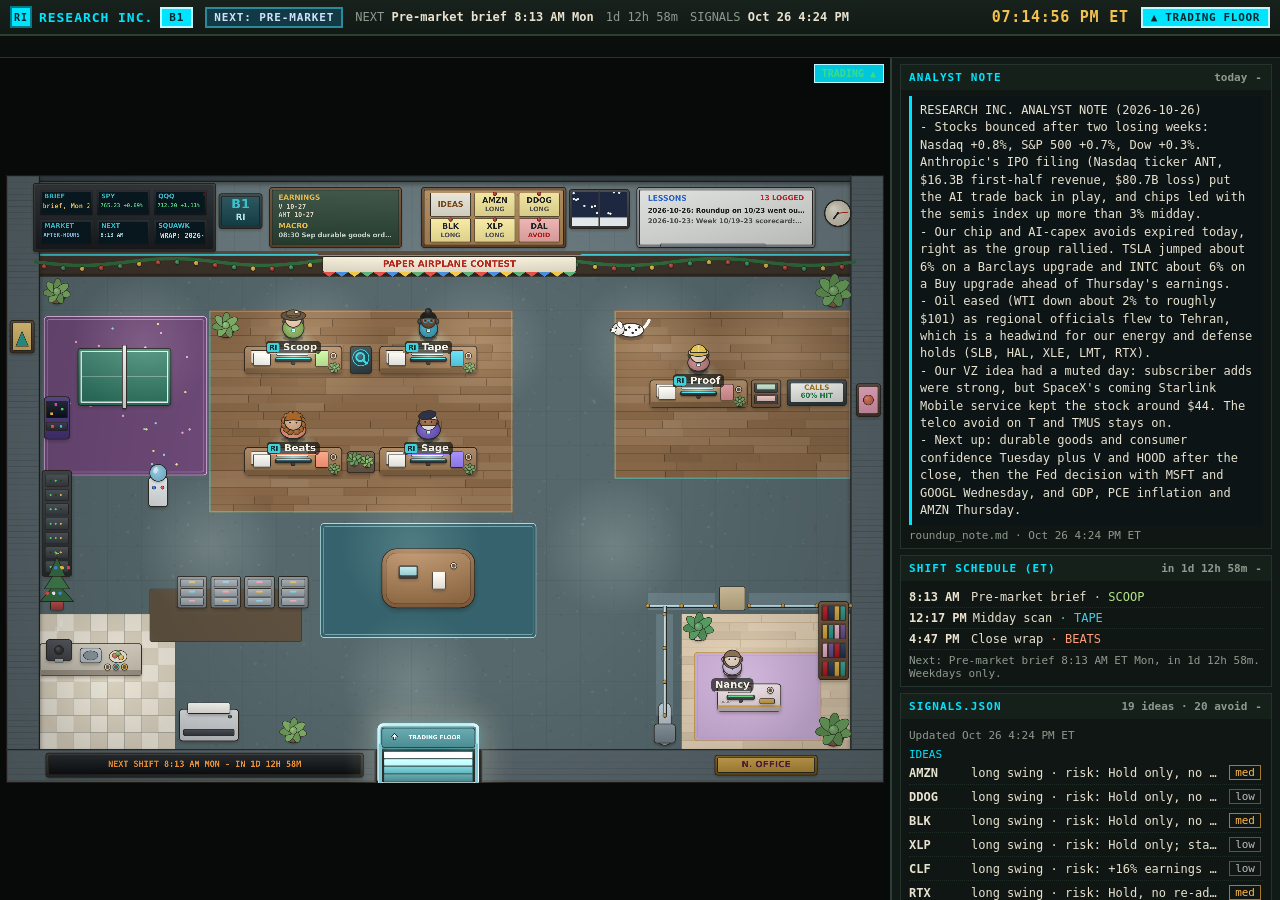
==== b1.html @ 7ce7680b "Elevator/stairs: pulsing gold/white glow on all floors so floor navigation reads as clickable (reduc" ====
<!doctype html>
<html lang="en">
<head>
<meta charset="utf-8">
<meta name="viewport" content="width=device-width,initial-scale=1,viewport-fit=cover">
<meta name="theme-color" content="#0b1214">
<meta name="apple-mobile-web-app-capable" content="yes">
<meta name="mobile-web-app-capable" content="yes">
<meta name="apple-mobile-web-app-status-bar-style" content="black-translucent">
<link rel="icon" href="data:,">
<link rel="stylesheet" href="elevator_glow.css?v=glow1">
<title>Research Inc. - B1 (one floor below the trading floor)</title>
<style>
:root{--bg:#0d1210;--panel:#121a17;--line:#24332c;--ink:#e8e2cf;--dim:#8f9a8f;--gold:#f2c14e;--silver:#c9d1d9;--up:#3ddc84;--dn:#ff5c5c;--amber:#ffb84d;
  --mono:ui-monospace,"SF Mono",Menlo,Consolas,"DejaVu Sans Mono","Liberation Mono",monospace}
*{box-sizing:border-box}
html,body{margin:0;background:var(--bg);color:var(--ink);font-family:var(--mono);font-size:12px;-webkit-text-size-adjust:100%}
a{color:var(--gold)}
#top{position:sticky;top:0;z-index:20;display:flex;flex-wrap:wrap;align-items:center;gap:6px 12px;padding:6px 10px;
  padding-top:max(6px,env(safe-area-inset-top));padding-left:max(10px,env(safe-area-inset-left));padding-right:max(10px,env(safe-area-inset-right));
  background:linear-gradient(#18221d,#111915);border-bottom:2px solid #2d3f35}
.brand{display:flex;align-items:center;gap:7px;font-weight:800;letter-spacing:.08em;white-space:nowrap}
.logo{display:inline-grid;place-items:center;width:22px;height:22px;background:var(--gold);color:#1a1205;border:2px solid #7a5a12;font-size:10px;font-weight:900}
.brand b{color:var(--gold);font-size:13px}
.paper{font-size:9px;color:#111;background:#9ad19a;padding:1px 4px;border:1px solid #4c7a4c}
.pill{font-weight:800;letter-spacing:.08em;padding:2px 7px;border:2px solid;font-size:11px;white-space:nowrap}
.pill.live{color:#fff;background:#c0202a;border-color:#ff6b6b}.pill.pre{color:#1b1200;background:var(--amber);border-color:#ffe0a3}
.pill.after{color:#cfe1ff;background:#26365a;border-color:#4c6aa8}.pill.closed{color:#bbb;background:#2a2a2a;border-color:#555}
.stats{display:flex;gap:12px;flex-wrap:wrap;color:var(--dim);white-space:nowrap}.stats b{color:var(--ink)}
#clock{margin-left:auto;font-weight:800;font-size:15px;color:var(--gold);letter-spacing:.05em;white-space:nowrap}
.up{color:var(--up)!important}.dn{color:var(--dn)!important}.mut{color:var(--dim)}
#ticker{overflow:hidden;white-space:nowrap;background:#0a0f0d;border-bottom:1px solid var(--line);height:22px;line-height:22px;font-weight:700}
#tickInner{display:inline-block;padding-left:100%;animation:tick 60s linear infinite}
#tickInner span{margin-right:22px}
@keyframes tick{from{transform:translateX(0)}to{transform:translateX(-100%)}}
#main{display:block}
#floorWrap{position:relative;background:#070a09;display:flex;justify-content:center;align-items:center;overflow:hidden}
#floorWrap.zoomed{justify-content:flex-start;overflow-x:auto;-webkit-overflow-scrolling:touch}
#cv{display:block;image-rendering:pixelated;image-rendering:crisp-edges;touch-action:manipulation;cursor:pointer;flex:none}
#floorBtns{position:absolute;right:6px;top:6px;display:flex;gap:6px}
#floorBtns button{font:inherit;font-size:10px;font-weight:800;color:var(--ink);background:#1b2722cc;border:1px solid #3a5045;padding:3px 7px}
#panel{background:var(--panel);padding:6px 8px 20px;padding-left:max(8px,env(safe-area-inset-left));padding-right:max(8px,env(safe-area-inset-right));
  padding-bottom:max(20px,env(safe-area-inset-bottom))}
details{border:1px solid var(--line);background:#0f1613;margin:0 0 6px}
summary{cursor:pointer;list-style:none;padding:6px 8px;font-weight:800;letter-spacing:.1em;color:var(--gold);background:#16201b;display:flex;justify-content:space-between;align-items:center;font-size:11px}
summary::-webkit-details-marker{display:none}
summary::after{content:"+";color:var(--dim)}details[open]>summary::after{content:"-"}
summary .cnt{color:var(--dim);font-weight:600;letter-spacing:0;margin-left:auto;margin-right:8px}
.sec{padding:6px 8px}
.desk{border:1px solid var(--line);padding:6px;margin-bottom:6px;background:#0c120f}
.desk h4{margin:0 0 4px;display:flex;justify-content:space-between;font-size:12px;letter-spacing:.08em}
.grid2{display:grid;grid-template-columns:1fr 1fr;gap:2px 10px}
.kv{display:flex;justify-content:space-between;gap:6px;white-space:nowrap}.kv span:first-child{color:var(--dim)}
.badge{display:inline-block;padding:0 4px;font-size:10px;font-weight:800;border:1px solid;letter-spacing:.05em;white-space:nowrap}
.b-trade{color:#0b1;border-color:#2a6}.b-sit{color:var(--amber);border-color:#a77a2a}.b-bench{color:#ff8a8a;border-color:#a44}
.b-hold{color:#9cf;border-color:#468}.b-home{color:#888;border-color:#555}.b-act{color:var(--up);border-color:#2a6}
.gate{margin-top:4px;color:var(--dim);font-size:11px}
canvas.spark{width:100%;height:56px;display:block;background:#0a0f0d;border:1px solid var(--line);margin-top:4px}
.row{display:flex;gap:6px;align-items:center;padding:3px 0;border-bottom:1px dotted #1f2b25}
.row:last-child{border-bottom:0}
.sw{width:10px;height:10px;flex:none;border:1px solid #000}
.nm{font-weight:800;min-width:56px}
.grow{flex:1;min-width:0;overflow:hidden;text-overflow:ellipsis;white-space:nowrap}
.r{text-align:right;white-space:nowrap}
.sq{display:flex;gap:6px;padding:2px 0;line-height:1.3}.sq .t{color:var(--dim);flex:none}.sq .w{font-weight:800;flex:none}.sq .m{flex:1;min-width:0}
.sq.amb{opacity:.55;font-style:italic}
table{width:100%;border-collapse:collapse}td,th{padding:2px 3px;text-align:left;white-space:nowrap}th{color:var(--dim);font-weight:600;border-bottom:1px solid var(--line)}
td.n,th.n{text-align:right}
.lb .row .rank{width:16px;color:var(--dim)}
.medal{display:inline-block;width:12px;height:12px;border-radius:50%;border:2px solid;vertical-align:-2px;margin-right:4px}
.medal.s{background:#dfe6ee;border-color:#8b97a5}.medal.g{background:#ffd54a;border-color:#a87b00}
.hof{display:flex;gap:6px;flex-wrap:wrap;margin-top:4px}.hof span{border:2px solid #a87b00;background:#2a210a;padding:1px 5px;color:var(--gold)}
.watch{color:#9fd3ff}
footer{color:var(--dim);font-size:10px;padding:8px 2px;line-height:1.5}
#card{position:fixed;z-index:50;left:50%;bottom:max(12px,env(safe-area-inset-bottom));transform:translateX(-50%);width:min(380px,calc(100vw - 20px));max-height:70vh;overflow:auto;
  background:#fbf3dc;color:#1d1a12;border:3px solid #1d1a12;box-shadow:5px 5px 0 #000;padding:10px 12px;font-size:12px;line-height:1.4}
#card.hidden{display:none}#card h3{margin:0 0 4px;font-size:15px}#card .x{position:absolute;right:8px;top:4px;font-weight:900;cursor:pointer;font-size:16px}
#card .mut{color:#6b6450}#card table th{color:#6b6450;border-color:#c9bd9a}
/* side by side on landscape / desktop */
@media (min-width:760px) and (min-aspect-ratio:1/1){
  html,body{height:100%;overflow:hidden}
  body{display:flex;flex-direction:column}
  #main{flex:1;min-height:0;display:grid;grid-template-columns:minmax(0,1fr) 390px}
  #floorWrap{height:100%}
  #panel{overflow-y:auto;border-left:2px solid #2d3f35;height:100%}
  #zoomBtn{display:none}
}
@media (max-width:520px){#top{gap:4px 10px}.stats{gap:9px;font-size:11px}#clock{font-size:13px}.brand b{font-size:12px}}

/* ---- Research Inc. B1 additions (cyan RI accent) */
:root{--ri:#00e5ff}
@media (max-width:759px), (max-aspect-ratio:1/1){#floorBtns{top:auto;bottom:6px;right:auto;left:6px}}   /* phones: keep the wall boards and Nancy's office plaque visible */
.logo.ri{background:var(--ri);color:#03262c;border-color:#007a88}
.brand b.ri{color:var(--ri)}
.pill.b1{color:#03262c;background:var(--ri);border-color:#bff8ff}
.pill.shift{color:#cfe1ff;background:#123a44;border-color:#2a8a99}
summary{color:var(--ri)}
.upbtn{font:inherit;font-weight:800;font-size:11px;letter-spacing:.06em;color:#03262c;background:var(--ri);border:2px solid #bff8ff;padding:2px 8px;cursor:pointer;white-space:nowrap;text-decoration:none}
#floorBtns button.up{color:#03262c;background:#00e5ffdd;border-color:#bff8ff}
.note{white-space:pre-wrap;line-height:1.45;background:#0c1416;border-left:3px solid var(--ri);padding:6px 8px}
.chip{display:inline-block;padding:0 5px;margin:1px 2px 1px 0;border:1px solid #2a5a62;color:#bff8ff;font-size:11px}
.chip.av{border-color:#a44;color:#ff9a9a}.chip.h{border-color:#2a6;color:#7ee2a8}.chip.m{border-color:#a77a2a;color:var(--amber)}.chip.l{border-color:#555;color:#bbb}
.brief{border:1px solid var(--line);padding:5px 6px;margin-bottom:5px;cursor:pointer;background:#0c1210}
.brief:hover{border-color:var(--ri)}
.brief .hd{font-weight:800;color:var(--ink)}.brief .pv{color:var(--dim);white-space:nowrap;overflow:hidden;text-overflow:ellipsis}
.oc{font-weight:800;font-size:10px;padding:0 4px;border:1px solid}.oc.open{color:#9cf;border-color:#468}.oc.hit{color:var(--up);border-color:#2a6}.oc.miss{color:var(--dn);border-color:#a44}.oc.other{color:#bbb;border-color:#555}
.empty{color:var(--dim);font-style:italic}
.wrap{white-space:normal}
#modal{position:fixed;inset:0;z-index:60;background:rgba(0,0,0,.6);display:flex;align-items:center;justify-content:center;padding:10px}
#modal.hidden{display:none}
#modalBox{background:#fbf3dc;color:#1d1a12;border:3px solid #1d1a12;box-shadow:5px 5px 0 #000;width:min(720px,100%);max-height:86vh;display:flex;flex-direction:column}
#modalHd{display:flex;justify-content:space-between;align-items:center;padding:6px 10px;border-bottom:2px solid #1d1a12;font-weight:800}
#modalHd .x{cursor:pointer;font-size:18px;font-weight:900}
#modalBody{margin:0;padding:10px 12px;overflow:auto;white-space:pre-wrap;word-break:break-word;font:12px/1.5 var(--mono)}
#fade{position:fixed;inset:0;z-index:80;background:#05080a;display:flex;align-items:center;justify-content:center;flex-direction:column;gap:8px;color:var(--ri);font-weight:900;letter-spacing:.15em;font-size:15px;opacity:1;transition:opacity .45s;pointer-events:none}
#fade.off{opacity:0}
#fade small{color:#7fbfc8;font-size:11px;letter-spacing:.1em}
</style>
</head>
<body>
<div id="fade"><span>B1 &middot; RESEARCH INC.</span><small>ONE FLOOR BELOW THE TRADING FLOOR</small></div>
<header id="top">
  <div class="brand"><span class="logo ri">RI</span><b class="ri">RESEARCH INC.</b><span class="pill b1">B1</span></div>
  <span id="shiftPill" class="pill shift">SHIFTS</span>
  <div class="stats"><span>NEXT <b id="nextShift">-</b></span><span id="countdown" class="mut"></span><span>SIGNALS <b id="sigUpd">-</b></span></div>
  <span id="clock">--:--:-- ET</span>
  <a class="upbtn" id="upBtn" href="index.html?v=exec5">&#9650; TRADING FLOOR</a>
</header>
<div id="ticker"><div id="tickInner">loading tape...</div></div>
<div id="main">
  <section id="floorWrap"><canvas id="cv" width="416" height="288" aria-label="Research Inc. B1 office"></canvas>
    <div id="floorBtns"><button id="upBtn2" class="up" type="button">TRADING &#9650;</button><button id="zoomBtn" type="button">ZOOM</button></div></section>
  <aside id="panel">
    <details open id="s-note"><summary>ANALYST NOTE <span class="cnt" id="c-note"></span></summary><div class="sec" id="note"></div></details>
    <details open id="s-shifts"><summary>SHIFT SCHEDULE (ET) <span class="cnt" id="c-shifts"></span></summary><div class="sec" id="shifts"></div></details>
    <details open id="s-signals"><summary>SIGNALS.JSON <span class="cnt" id="c-signals"></span></summary><div class="sec" id="signals"></div></details>
    <details open id="s-briefs"><summary>LATEST BRIEFS <span class="cnt" id="c-briefs"></span></summary><div class="sec" id="briefs"></div></details>
    <details open id="s-squawk"><summary>B1 SQUAWK <span class="cnt" id="c-squawk"></span></summary><div class="sec" id="squawk"></div></details>
    <details open id="s-staff"><summary>STAFF <span class="cnt" id="c-staff"></span></summary><div class="sec" id="staff"></div></details>
    <details open id="s-calls"><summary>CALLS BOARD <span class="cnt" id="c-calls"></span></summary><div class="sec" id="calls"></div></details>
    <details open id="s-lessons"><summary>LESSONS (PROOF'S WHITEBOARD) <span class="cnt" id="c-lessons"></span></summary><div class="sec" id="lessons"></div></details>
    <details id="s-cov"><summary>WATCHLIST COVERAGE <span class="cnt" id="c-cov"></span></summary><div class="sec" id="cov"></div></details>
    <footer>Research Inc. reads its own files in /workspace/research-inc through read-only endpoints. Nothing here places trades.
      <br><a href="index.html?v=exec5">&#9650; Trading Floor</a> &middot; deep link: <code>b1.html</code> or <code>/#b1</code> &middot; <span id="upd"></span></footer>
  </aside>
</div>
<div id="card" class="hidden"><span class="x" id="cardX">&times;</span><div id="cardBody"></div></div>
<div id="modal" class="hidden"><div id="modalBox"><div id="modalHd"><span id="modalTitle"></span><span class="x" id="modalX">&times;</span></div><pre id="modalBody"></pre></div></div>
<script src="b1.js?v=exec5"></script>
<script src="exec_clock.js?v=exec5"></script>
<script src="b1_nancy.js?v=exec5"></script>
<script src="seasons.js?v=aisles1"></script>
<script src="rim_common.js?v=glow1"></script>
<script src="rim_b1.js?v=exec5"></script>
<script src="office_life.js?v=h2"></script>
<script src="exec_b1.js?v=exec5"></script>
</body>
</html>
---- elevator_glow.css ----
/* Floor-navigation buttons (stairs/elevator): gentle pulsing glow so they read as clickable. 2026-10-26.
   Same 1.8 s ease-in-out loop as the in-scene stairs (rim_common.js). Static glow with prefers-reduced-motion. */
@keyframes tdpNavPulse{0%,100%{box-shadow:0 0 3px 1px rgba(255,214,110,.45),0 0 0 0 rgba(255,255,255,0);filter:brightness(1)}
  50%{box-shadow:0 0 10px 3px rgba(255,214,110,.85),0 0 4px 1px rgba(255,255,255,.55);filter:brightness(1.18)}}
#phBtn,#b1Btn,#upBtn,#upBtn2,#downBtn{cursor:pointer;animation:tdpNavPulse 1.8s ease-in-out infinite}
#phBtn:hover,#b1Btn:hover,#upBtn:hover,#upBtn2:hover,#downBtn:hover,
#phBtn:active,#b1Btn:active,#upBtn:active,#upBtn2:active,#downBtn:active,
#phBtn:focus-visible,#b1Btn:focus-visible,#upBtn:focus-visible,#upBtn2:focus-visible,#downBtn:focus-visible{
  animation:none;box-shadow:0 0 14px 4px rgba(255,220,120,.95),0 0 6px 2px rgba(255,255,255,.8);filter:brightness(1.25)}
@media (prefers-reduced-motion:reduce){#phBtn,#b1Btn,#upBtn,#upBtn2,#downBtn{animation:none;box-shadow:0 0 7px 2px rgba(255,214,110,.7)}}
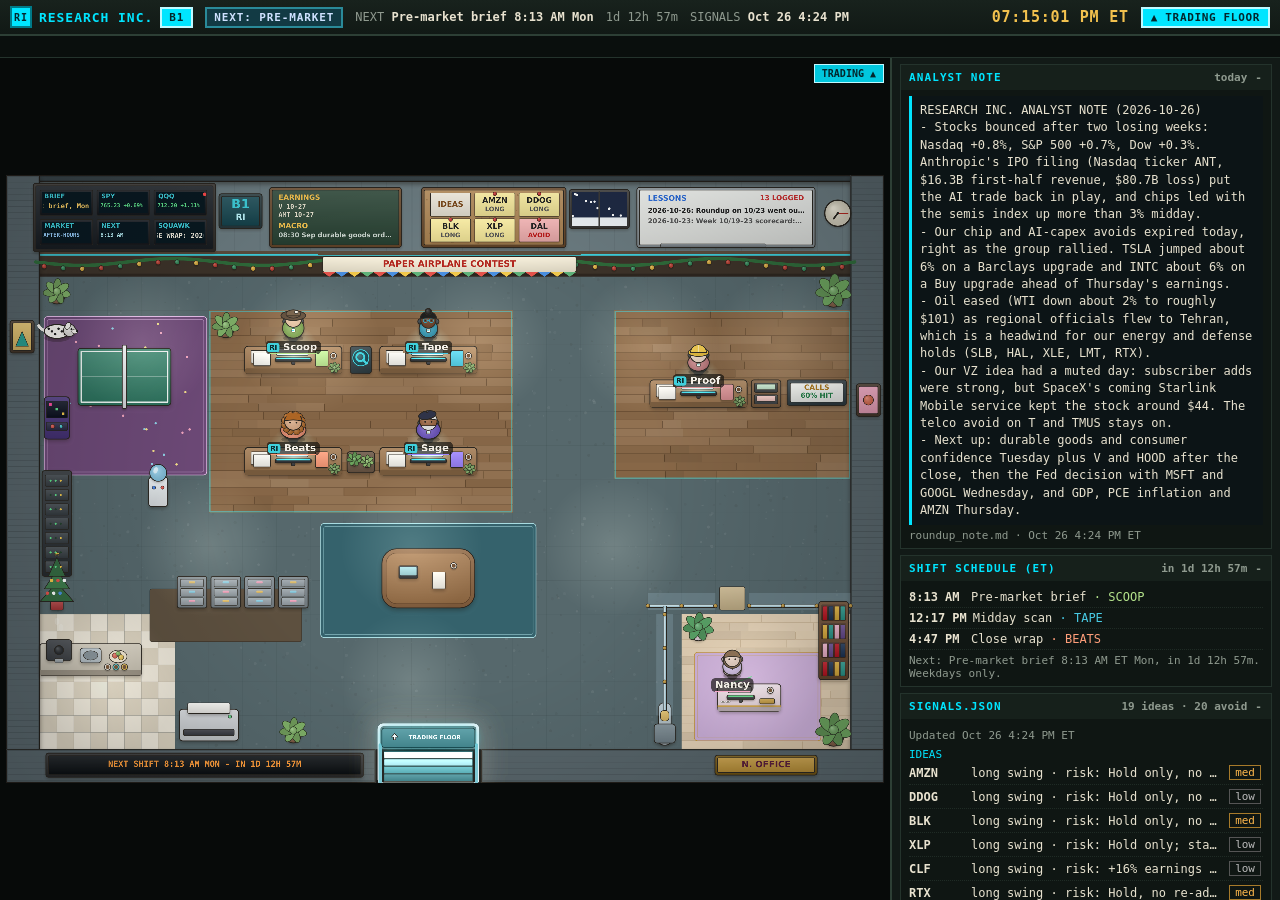
==== commit 50fc5196: "B1: dark label on the cyan TRADING ▲ floor button for WCAG AA contrast" ====
--- a/b1.html
+++ b/b1.html
@@ -97,6 +97,7 @@
 summary{color:var(--ri)}
 .upbtn{font:inherit;font-weight:800;font-size:11px;letter-spacing:.06em;color:#03262c;background:var(--ri);border:2px solid #bff8ff;padding:2px 8px;cursor:pointer;white-space:nowrap;text-decoration:none}
 #floorBtns button.up{color:#03262c;background:#00e5ffdd;border-color:#bff8ff}
+#floorBtns #upBtn2.up{color:#03262c!important}   /* beat the global .up green so the label reads on cyan (WCAG AA) */
 .note{white-space:pre-wrap;line-height:1.45;background:#0c1416;border-left:3px solid var(--ri);padding:6px 8px}
 .chip{display:inline-block;padding:0 5px;margin:1px 2px 1px 0;border:1px solid #2a5a62;color:#bff8ff;font-size:11px}
 .chip.av{border-color:#a44;color:#ff9a9a}.chip.h{border-color:#2a6;color:#7ee2a8}.chip.m{border-color:#a77a2a;color:var(--amber)}.chip.l{border-color:#555;color:#bbb}
@@ -140,7 +141,7 @@
     <details open id="s-calls"><summary>CALLS BOARD <span class="cnt" id="c-calls"></span></summary><div class="sec" id="calls"></div></details>
     <details open id="s-lessons"><summary>LESSONS (PROOF'S WHITEBOARD) <span class="cnt" id="c-lessons"></span></summary><div class="sec" id="lessons"></div></details>
     <details id="s-cov"><summary>WATCHLIST COVERAGE <span class="cnt" id="c-cov"></span></summary><div class="sec" id="cov"></div></details>
-    <footer>Research Inc. reads its own files in /workspace/research-inc through read-only endpoints. Nothing here places trades.
+    <footer>Research Inc. reads its own files in Research Inc. files through read-only endpoints. Nothing here places trades.
       <br><a href="index.html?v=exec5">&#9650; Trading Floor</a> &middot; deep link: <code>b1.html</code> or <code>/#b1</code> &middot; <span id="upd"></span></footer>
   </aside>
 </div>
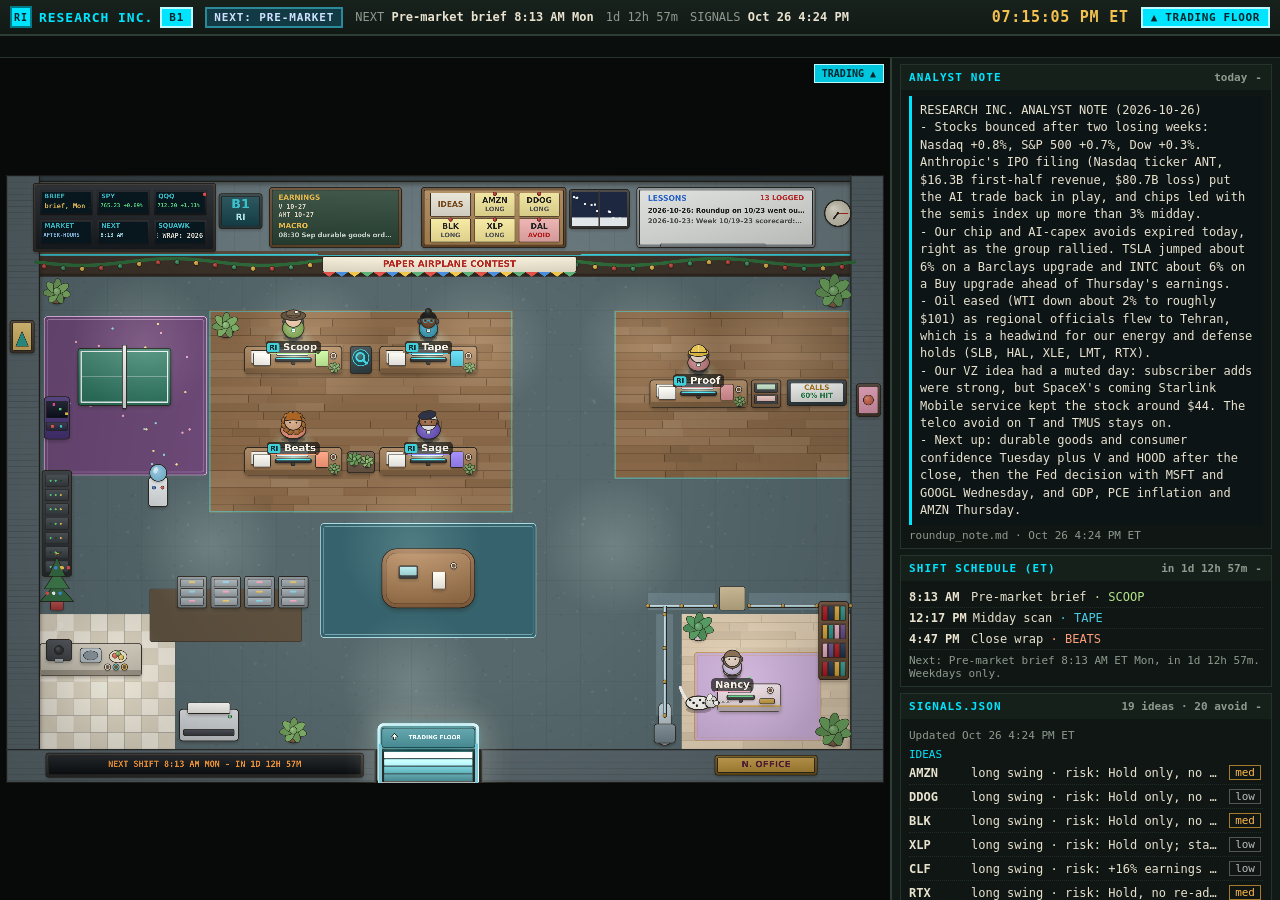
==== commit 7d188b63: "B1: dark label on the cyan TRADING ▲ floor button for WCAG AA contrast" ====
--- a/b1.html
+++ b/b1.html
@@ -141,7 +141,7 @@
     <details open id="s-calls"><summary>CALLS BOARD <span class="cnt" id="c-calls"></span></summary><div class="sec" id="calls"></div></details>
     <details open id="s-lessons"><summary>LESSONS (PROOF'S WHITEBOARD) <span class="cnt" id="c-lessons"></span></summary><div class="sec" id="lessons"></div></details>
     <details id="s-cov"><summary>WATCHLIST COVERAGE <span class="cnt" id="c-cov"></span></summary><div class="sec" id="cov"></div></details>
-    <footer>Research Inc. reads its own files in Research Inc. files through read-only endpoints. Nothing here places trades.
+    <footer>Research Inc. reads its own files in /workspace/research-inc through read-only endpoints. Nothing here places trades.
       <br><a href="index.html?v=exec5">&#9650; Trading Floor</a> &middot; deep link: <code>b1.html</code> or <code>/#b1</code> &middot; <span id="upd"></span></footer>
   </aside>
 </div>
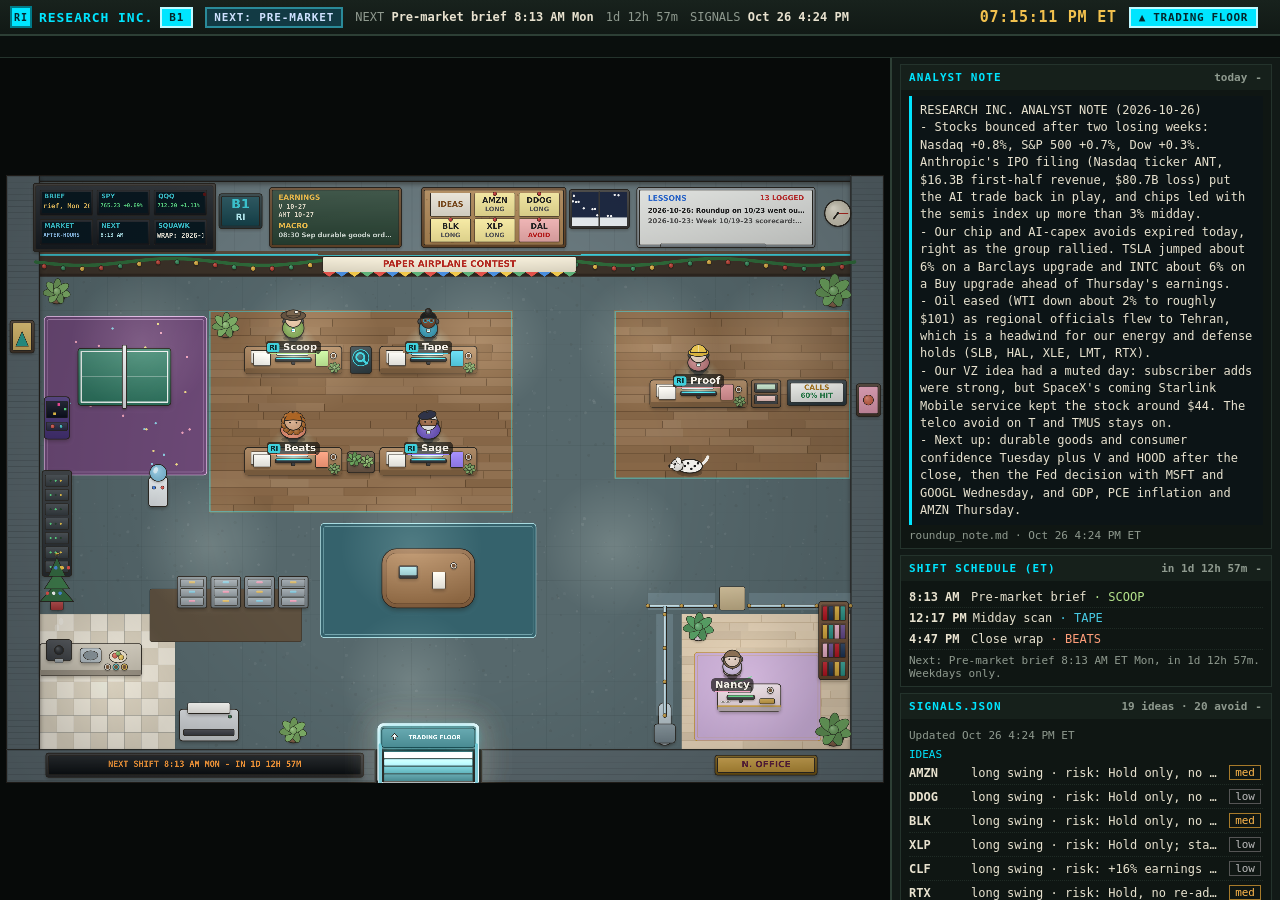
==== commit 6f71f00a: "Floor + zoom buttons moved into the header bar on all floors; scene window has no overlays" ====
--- a/b1.html
+++ b/b1.html
@@ -37,7 +37,7 @@
 #floorWrap{position:relative;background:#070a09;display:flex;justify-content:center;align-items:center;overflow:hidden}
 #floorWrap.zoomed{justify-content:flex-start;overflow-x:auto;-webkit-overflow-scrolling:touch}
 #cv{display:block;image-rendering:pixelated;image-rendering:crisp-edges;touch-action:manipulation;cursor:pointer;flex:none}
-#floorBtns{position:absolute;right:6px;top:6px;display:flex;gap:6px}
+#floorBtns{position:static;display:flex;flex-wrap:wrap;align-items:center;gap:6px;flex:0 0 auto}   /* floor + zoom buttons live in the header now: nothing overlays the scene */
 #floorBtns button{font:inherit;font-size:10px;font-weight:800;color:var(--ink);background:#1b2722cc;border:1px solid #3a5045;padding:3px 7px}
 #panel{background:var(--panel);padding:6px 8px 20px;padding-left:max(8px,env(safe-area-inset-left));padding-right:max(8px,env(safe-area-inset-right));
   padding-bottom:max(20px,env(safe-area-inset-bottom))}
@@ -89,7 +89,7 @@
 
 /* ---- Research Inc. B1 additions (cyan RI accent) */
 :root{--ri:#00e5ff}
-@media (max-width:759px), (max-aspect-ratio:1/1){#floorBtns{top:auto;bottom:6px;right:auto;left:6px}}   /* phones: keep the wall boards and Nancy's office plaque visible */
+#upBtn2{display:none}   /* header already has the ▲ TRADING FLOOR link; the duplicate stays in the DOM for b1.js */
 .logo.ri{background:var(--ri);color:#03262c;border-color:#007a88}
 .brand b.ri{color:var(--ri)}
 .pill.b1{color:#03262c;background:var(--ri);border-color:#bff8ff}
@@ -126,11 +126,11 @@
   <div class="stats"><span>NEXT <b id="nextShift">-</b></span><span id="countdown" class="mut"></span><span>SIGNALS <b id="sigUpd">-</b></span></div>
   <span id="clock">--:--:-- ET</span>
   <a class="upbtn" id="upBtn" href="index.html?v=exec5">&#9650; TRADING FLOOR</a>
+  <div id="floorBtns"><button id="upBtn2" class="up" type="button">TRADING &#9650;</button><button id="zoomBtn" type="button">ZOOM</button></div>
 </header>
 <div id="ticker"><div id="tickInner">loading tape...</div></div>
 <div id="main">
-  <section id="floorWrap"><canvas id="cv" width="416" height="288" aria-label="Research Inc. B1 office"></canvas>
-    <div id="floorBtns"><button id="upBtn2" class="up" type="button">TRADING &#9650;</button><button id="zoomBtn" type="button">ZOOM</button></div></section>
+  <section id="floorWrap"><canvas id="cv" width="416" height="288" aria-label="Research Inc. B1 office"></canvas></section>
   <aside id="panel">
     <details open id="s-note"><summary>ANALYST NOTE <span class="cnt" id="c-note"></span></summary><div class="sec" id="note"></div></details>
     <details open id="s-shifts"><summary>SHIFT SCHEDULE (ET) <span class="cnt" id="c-shifts"></span></summary><div class="sec" id="shifts"></div></details>
@@ -141,7 +141,7 @@
     <details open id="s-calls"><summary>CALLS BOARD <span class="cnt" id="c-calls"></span></summary><div class="sec" id="calls"></div></details>
     <details open id="s-lessons"><summary>LESSONS (PROOF'S WHITEBOARD) <span class="cnt" id="c-lessons"></span></summary><div class="sec" id="lessons"></div></details>
     <details id="s-cov"><summary>WATCHLIST COVERAGE <span class="cnt" id="c-cov"></span></summary><div class="sec" id="cov"></div></details>
-    <footer>Research Inc. reads its own files in /workspace/research-inc through read-only endpoints. Nothing here places trades.
+    <footer>Research Inc. reads its own files in Research Inc. files through read-only endpoints. Nothing here places trades.
       <br><a href="index.html?v=exec5">&#9650; Trading Floor</a> &middot; deep link: <code>b1.html</code> or <code>/#b1</code> &middot; <span id="upd"></span></footer>
   </aside>
 </div>
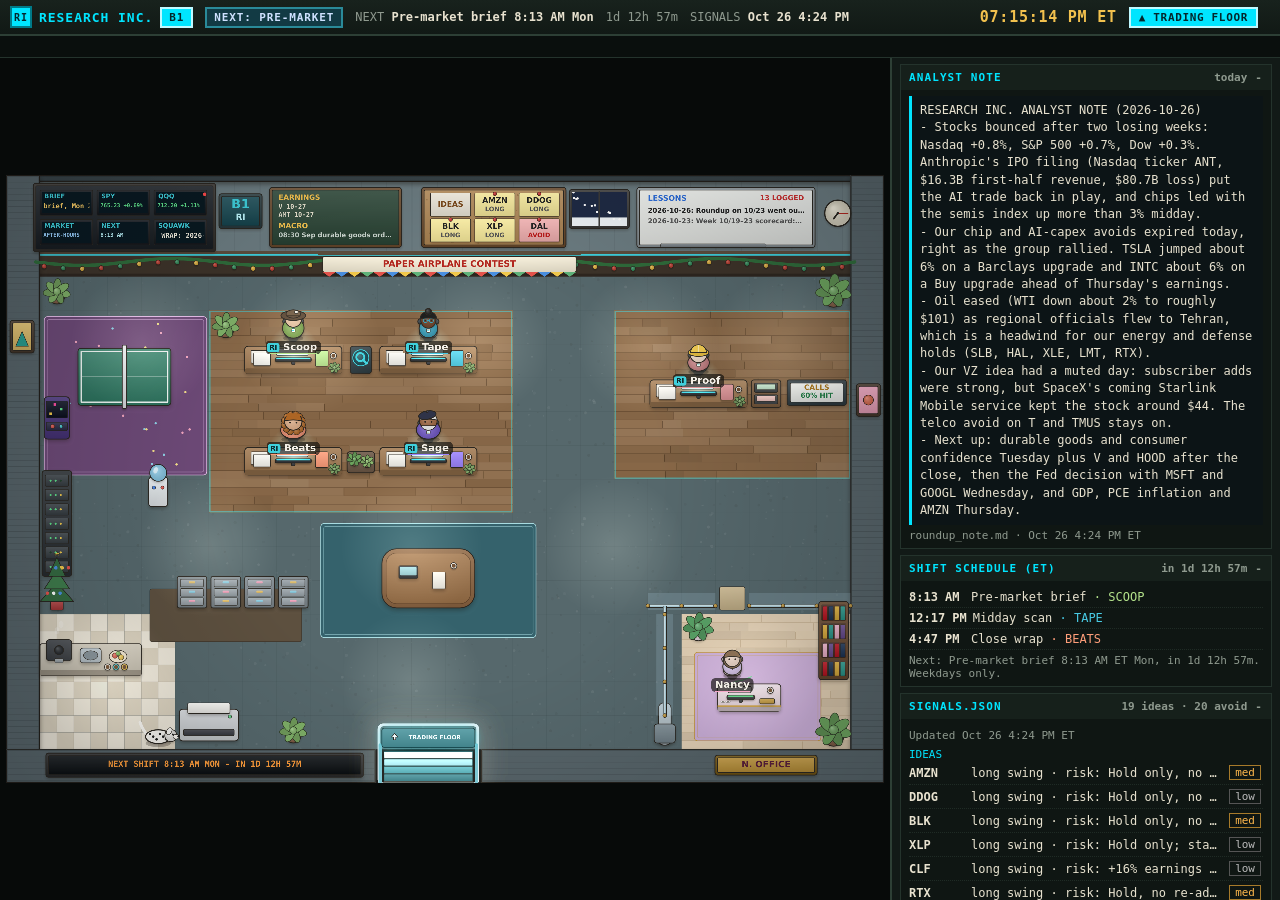
==== commit 3f623f2d: "Floor + zoom buttons moved into the header bar on all floors; scene window has no overlays" ====
--- a/b1.html
+++ b/b1.html
@@ -141,7 +141,7 @@
     <details open id="s-calls"><summary>CALLS BOARD <span class="cnt" id="c-calls"></span></summary><div class="sec" id="calls"></div></details>
     <details open id="s-lessons"><summary>LESSONS (PROOF'S WHITEBOARD) <span class="cnt" id="c-lessons"></span></summary><div class="sec" id="lessons"></div></details>
     <details id="s-cov"><summary>WATCHLIST COVERAGE <span class="cnt" id="c-cov"></span></summary><div class="sec" id="cov"></div></details>
-    <footer>Research Inc. reads its own files in Research Inc. files through read-only endpoints. Nothing here places trades.
+    <footer>Research Inc. reads its own files in /workspace/research-inc through read-only endpoints. Nothing here places trades.
       <br><a href="index.html?v=exec5">&#9650; Trading Floor</a> &middot; deep link: <code>b1.html</code> or <code>/#b1</code> &middot; <span id="upd"></span></footer>
   </aside>
 </div>
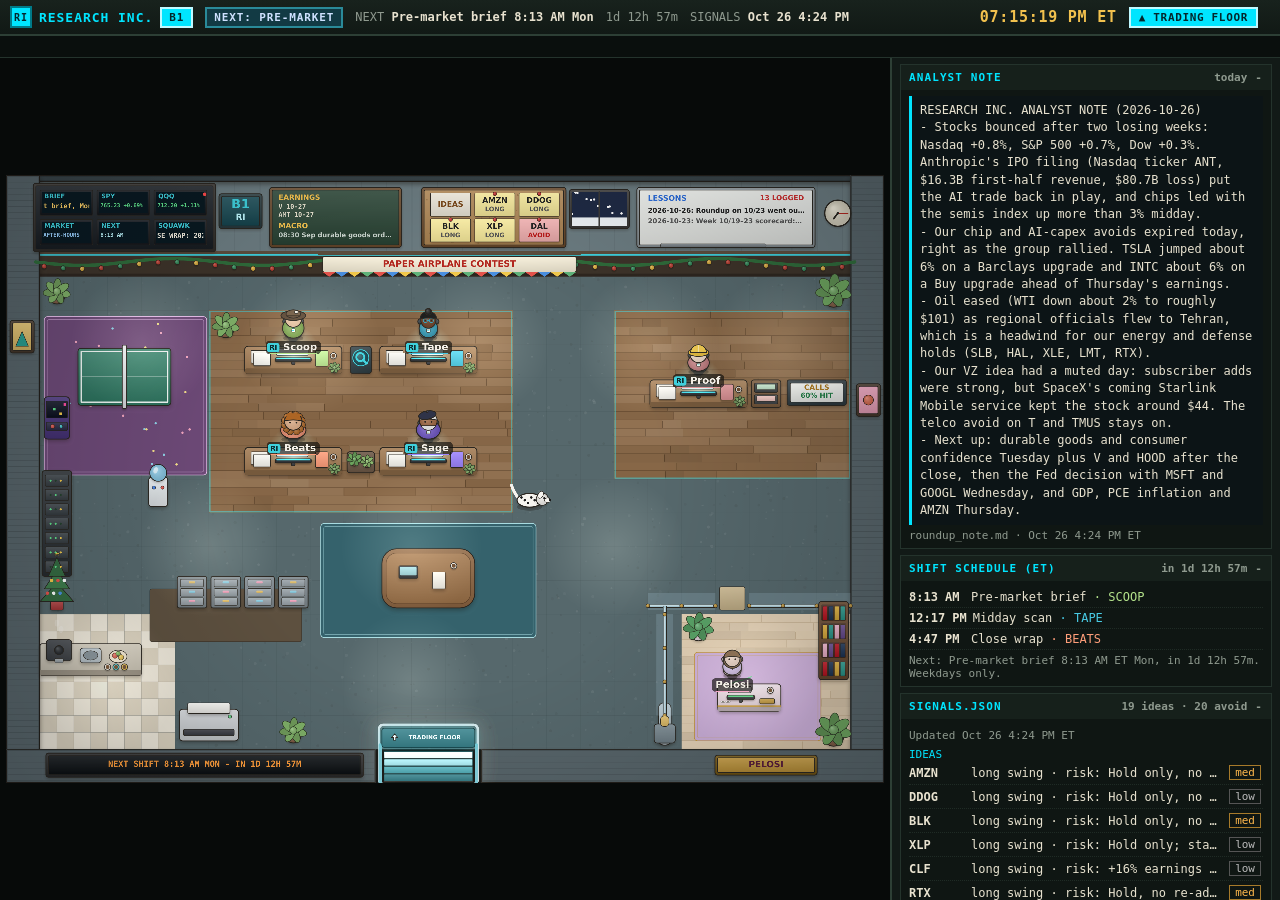
==== commit dd94dbbb: "Salmon: Elon super-fan personality (74 own lines, context-aware, pitches TSLA to coworkers who reply" ====
--- a/b1.html
+++ b/b1.html
@@ -141,19 +141,19 @@
     <details open id="s-calls"><summary>CALLS BOARD <span class="cnt" id="c-calls"></span></summary><div class="sec" id="calls"></div></details>
     <details open id="s-lessons"><summary>LESSONS (PROOF'S WHITEBOARD) <span class="cnt" id="c-lessons"></span></summary><div class="sec" id="lessons"></div></details>
     <details id="s-cov"><summary>WATCHLIST COVERAGE <span class="cnt" id="c-cov"></span></summary><div class="sec" id="cov"></div></details>
-    <footer>Research Inc. reads its own files in /workspace/research-inc through read-only endpoints. Nothing here places trades.
+    <footer>Research Inc. reads its own files in Research Inc. files through read-only endpoints. Nothing here places trades.
       <br><a href="index.html?v=exec5">&#9650; Trading Floor</a> &middot; deep link: <code>b1.html</code> or <code>/#b1</code> &middot; <span id="upd"></span></footer>
   </aside>
 </div>
 <div id="card" class="hidden"><span class="x" id="cardX">&times;</span><div id="cardBody"></div></div>
 <div id="modal" class="hidden"><div id="modalBox"><div id="modalHd"><span id="modalTitle"></span><span class="x" id="modalX">&times;</span></div><pre id="modalBody"></pre></div></div>
 <script src="b1.js?v=exec5"></script>
-<script src="exec_clock.js?v=exec5"></script>
-<script src="b1_nancy.js?v=exec5"></script>
-<script src="seasons.js?v=aisles1"></script>
-<script src="rim_common.js?v=glow1"></script>
-<script src="rim_b1.js?v=exec5"></script>
+<script src="exec_clock.js?v=pelosi1"></script>
+<script src="b1_nancy.js?v=pelosi1"></script>
+<script src="seasons.js?v=pelosi1"></script>
+<script src="rim_common.js?v=pelosi1"></script>
+<script src="rim_b1.js?v=pelosi1"></script>
 <script src="office_life.js?v=h2"></script>
-<script src="exec_b1.js?v=exec5"></script>
+<script src="exec_b1.js?v=pelosi1"></script>
 </body>
 </html>
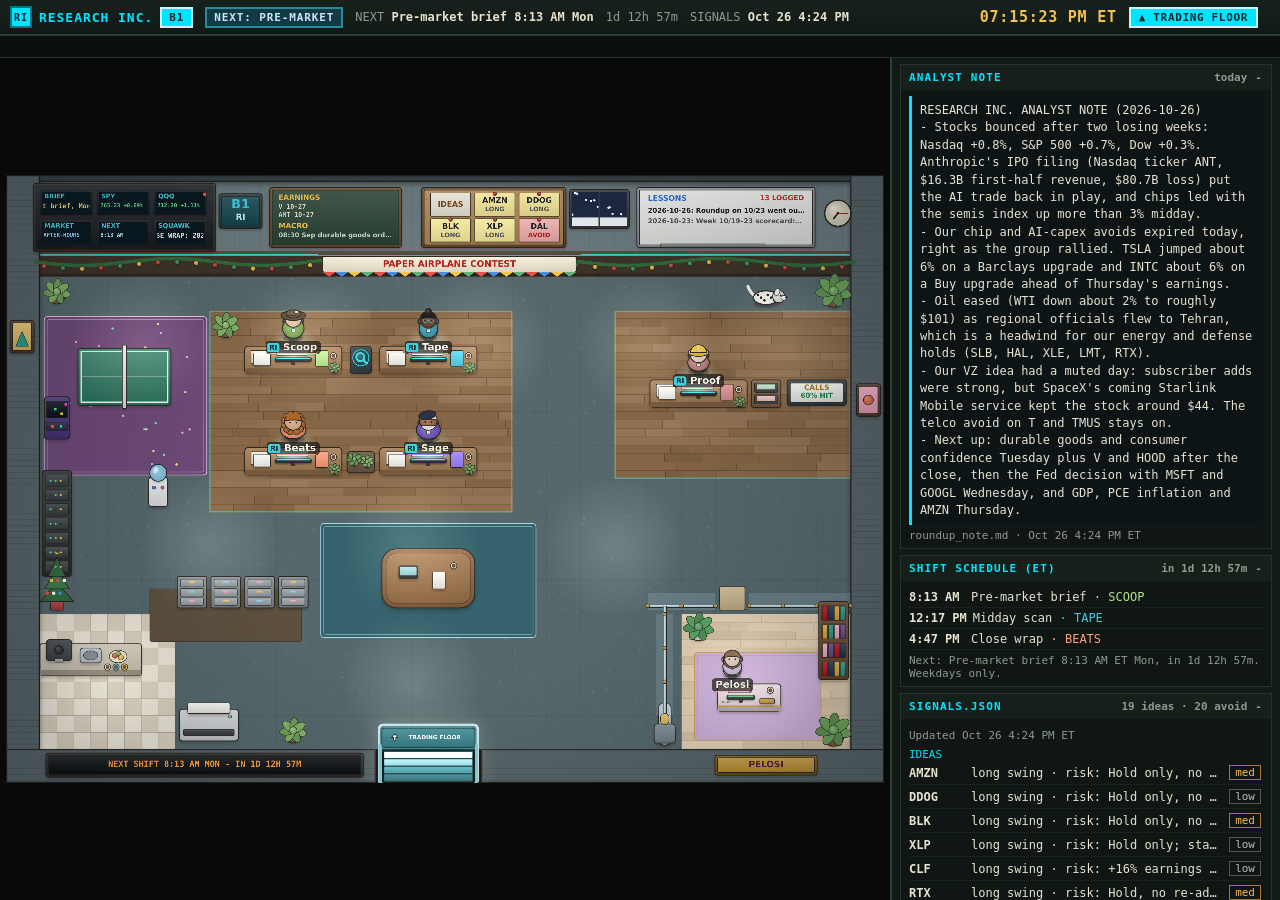
==== commit 388dc36d: "Salmon: Elon super-fan personality (74 own lines, context-aware, pitches TSLA to coworkers who reply" ====
--- a/b1.html
+++ b/b1.html
@@ -141,7 +141,7 @@
     <details open id="s-calls"><summary>CALLS BOARD <span class="cnt" id="c-calls"></span></summary><div class="sec" id="calls"></div></details>
     <details open id="s-lessons"><summary>LESSONS (PROOF'S WHITEBOARD) <span class="cnt" id="c-lessons"></span></summary><div class="sec" id="lessons"></div></details>
     <details id="s-cov"><summary>WATCHLIST COVERAGE <span class="cnt" id="c-cov"></span></summary><div class="sec" id="cov"></div></details>
-    <footer>Research Inc. reads its own files in Research Inc. files through read-only endpoints. Nothing here places trades.
+    <footer>Research Inc. reads its own files in /workspace/research-inc through read-only endpoints. Nothing here places trades.
       <br><a href="index.html?v=exec5">&#9650; Trading Floor</a> &middot; deep link: <code>b1.html</code> or <code>/#b1</code> &middot; <span id="upd"></span></footer>
   </aside>
 </div>
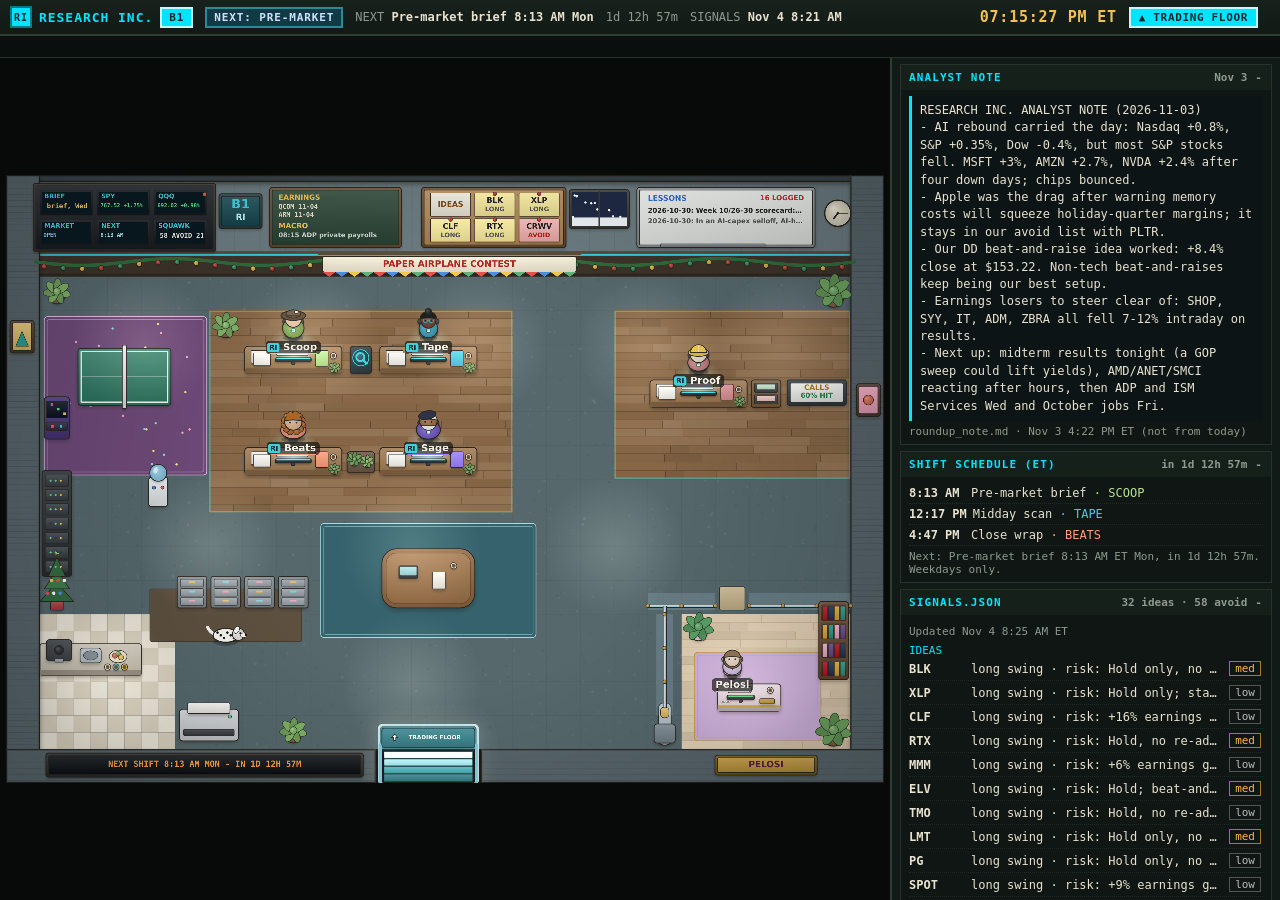
==== commit fc2c8cf1: "Remove internal handoff note and tunnel link; drop box paths" ====
--- a/b1.html
+++ b/b1.html
@@ -141,7 +141,7 @@
     <details open id="s-calls"><summary>CALLS BOARD <span class="cnt" id="c-calls"></span></summary><div class="sec" id="calls"></div></details>
     <details open id="s-lessons"><summary>LESSONS (PROOF'S WHITEBOARD) <span class="cnt" id="c-lessons"></span></summary><div class="sec" id="lessons"></div></details>
     <details id="s-cov"><summary>WATCHLIST COVERAGE <span class="cnt" id="c-cov"></span></summary><div class="sec" id="cov"></div></details>
-    <footer>Research Inc. reads its own files in /workspace/research-inc through read-only endpoints. Nothing here places trades.
+    <footer>Research Inc. reads its own files through read-only endpoints. Nothing here places trades.
       <br><a href="index.html?v=exec5">&#9650; Trading Floor</a> &middot; deep link: <code>b1.html</code> or <code>/#b1</code> &middot; <span id="upd"></span></footer>
   </aside>
 </div>
